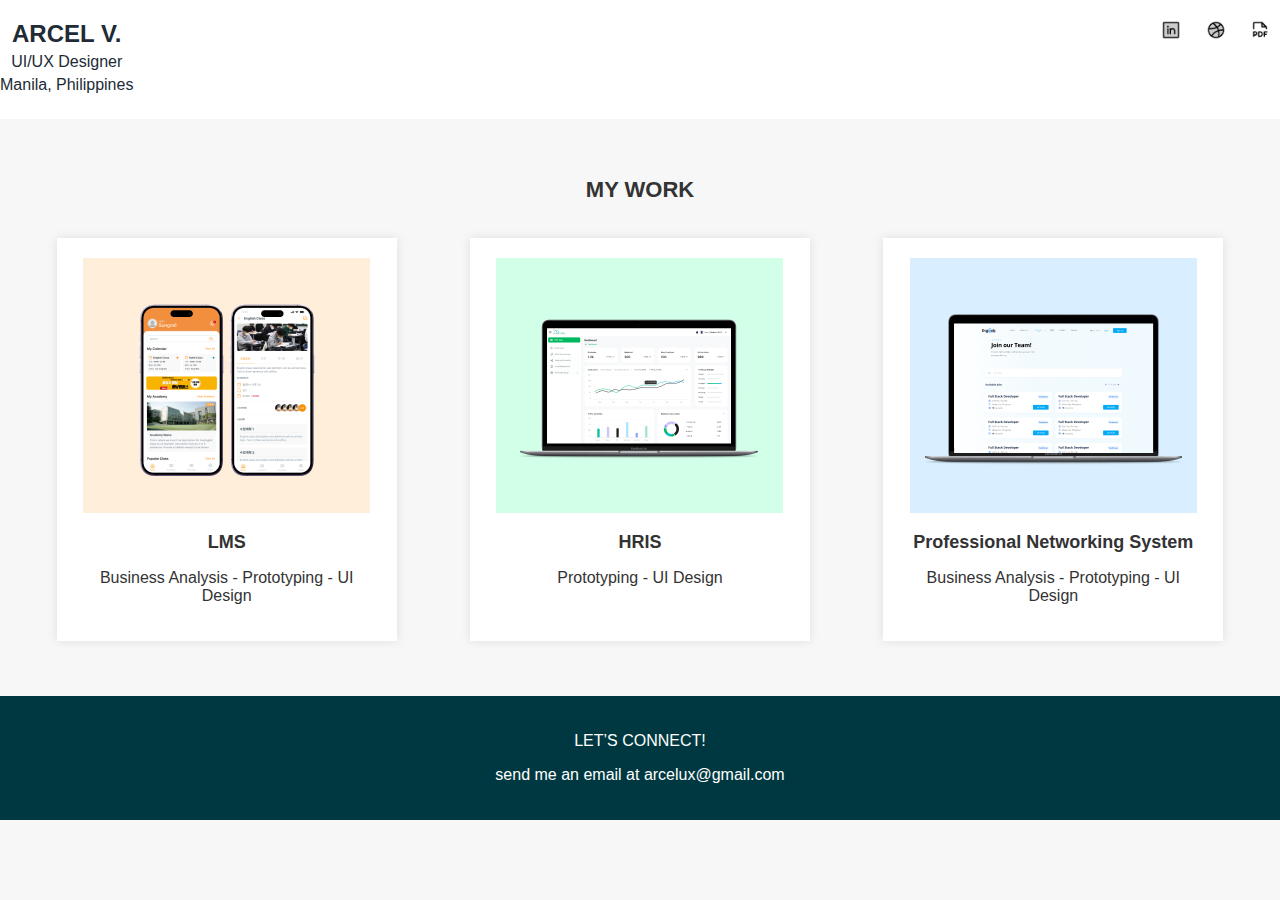
==== index.html @ 7be152eb "images" ====
<!DOCTYPE html>
<html lang="en">
<head>
    <meta charset="UTF-8">
    <meta name="viewport" content="width=device-width, initial-scale=1.0">
    <title>Arcel UX</title>
    <link rel="stylesheet" href="styles.css">
</head>
<body>
    <header>
        <div class="header-content">
            <div class="title">
                <h1>ARCEL V.</h1>
                <p>UI/UX Designer</p>
                <p>Manila, Philippines</p>
            </div>
            <div class="icons">
                <a href="#"><img src="/images/LinkedinLogo.png" alt="LinkedIn"></a>
                <a href="#"><img src="/images/DribbbleLogo.png" alt="Dribble"></a>
                <a href="#"><img src="/images/FilePdf.png" alt="CV"></a>
            </div>
        </div>
    </header>

    <section class="portfolio">
        <h2>MY WORK</h2>
        <div class="work-items">
            <div class="work-item">
                <img src="/images/lms-cover.png" alt="LMS">
                <h3>LMS</h3>
                <p>Business Analysis - Prototyping - UI Design</p>
            </div>
            <div class="work-item">
                <img src="/images/hris-cover.png" alt="HRIS">
                <h3>HRIS</h3>
                <p>Prototyping - UI Design</p>
            </div>
            <div class="work-item">
                <img src="/images/pns-cover.png" alt="Professional Networking System">
                <h3>Professional Networking System</h3>
                <p>Business Analysis - Prototyping - UI Design</p>
            </div>
        </div>
    </section>

    <footer>
        <p>LET’S CONNECT!</p>
        <p>send me an email at <a href="mailto:arcelux@gmail.com">arcelux@gmail.com</a></p>
    </footer>
</body>
</html>
---- styles.css ----
/* General styles */
body {
    font-family: 'Arial', sans-serif;
    margin: 0;
    padding: 0;
    color: #333;
    background-color: #F7F7F7;
    padding-top: 5px #003841;
}

header {
    background-color: white ;
    color: #212B36;
    text-align: center;
    padding: 20px 0;
}

.header-content{
    display: flex;
    flex-wrap: nowrap;
    justify-content: space-between;
}

.header-content h1 {
    margin: 0;
    color: #212B36;
    font-size: 24px;
}

.title{
    color: #212B36;
}
.header-content p {
    margin: 5px 0;
}

.icons img {
    width: 20px;
    margin: 0 10px;
}

/* Portfolio section */
.portfolio {
    text-align: center;
    padding: 40px 20px;
}

.portfolio h2 {
    margin-bottom: 20px;
    font-size: 22px;
    text-transform: uppercase;
    color: #333;
}

.work-items {
    display: flex;
    justify-content: space-around;
    flex-wrap: wrap;
}

.work-item {
    background: white;
    margin: 15px;
    padding: 20px;
    box-shadow: 0 0 10px rgba(0, 0, 0, 0.1);
    width: 300px;
    text-align: center;
}

.work-item img {
    max-width: 100%;
    height: auto;
}

.work-item h3 {
    margin: 15px 0;
    font-size: 18px;
}

footer {
    background-color: #003841;
    color: white;
    text-align: center;
    padding: 20px 0;
}

footer a {
    color: white;
    text-decoration: none;
}

/* Responsive design */
@media (max-width: 768px) {
    .work-items {
        flex-direction: column;
        align-items: center;
    }

    .work-item {
        width: 80%;
    }
}

@media (max-width: 480px) {
    .header-content h1 {
        font-size: 20px;
    }

    .portfolio h2 {
        font-size: 20px;
    }

    .work-item h3 {
        font-size: 16px;
    }
}
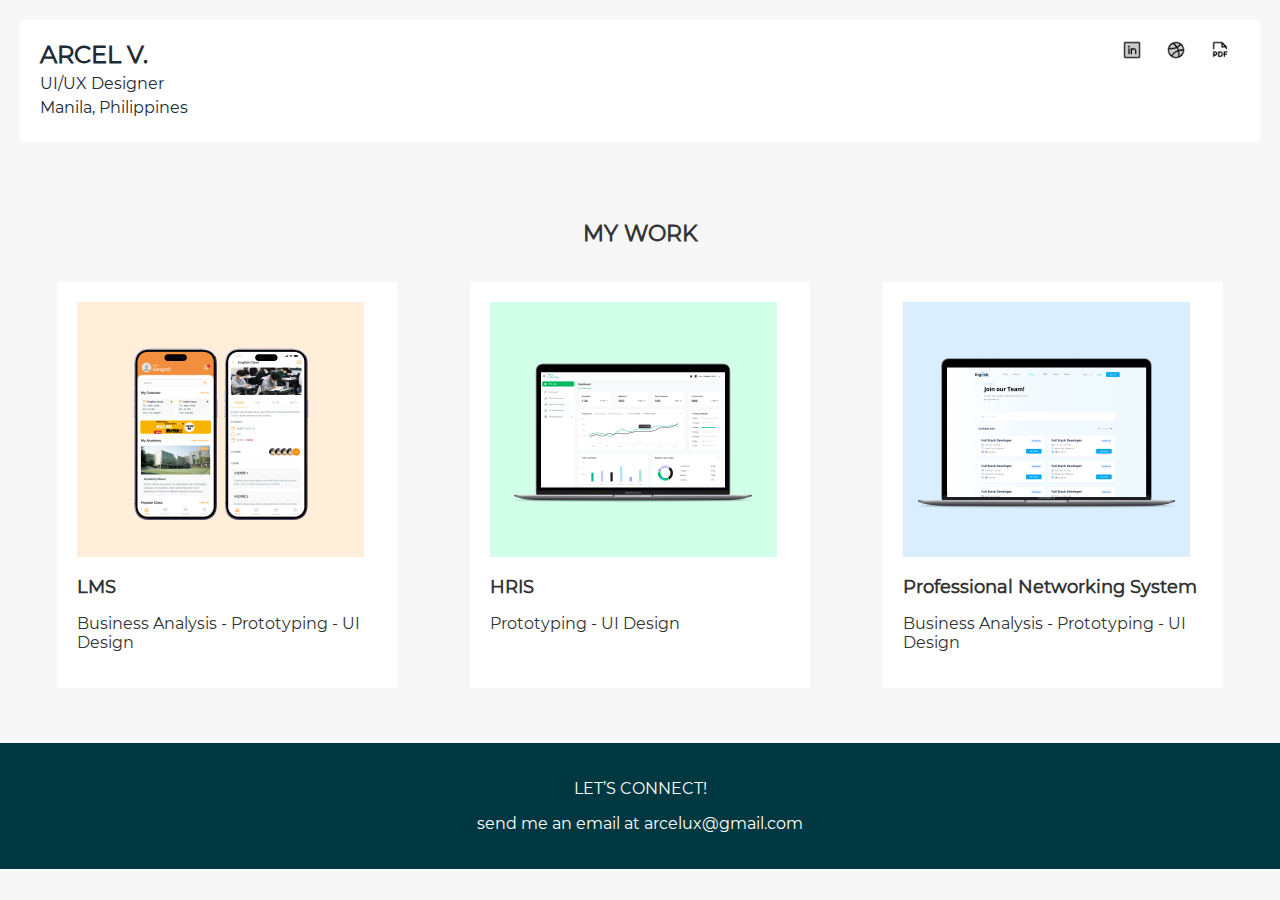
==== commit 8bceabee: "update" ====
--- a/index.html
+++ b/index.html
@@ -15,9 +15,9 @@
                 <p>Manila, Philippines</p>
             </div>
             <div class="icons">
-                <a href="#"><img src="/images/LinkedinLogo.png" alt="LinkedIn"></a>
-                <a href="#"><img src="/images/DribbbleLogo.png" alt="Dribble"></a>
-                <a href="#"><img src="/images/FilePdf.png" alt="CV"></a>
+                <a href="#"><img src="images/LinkedinLogo.png" alt="LinkedIn"></a>
+                <a href="#"><img src="images/DribbbleLogo.png" alt="Dribble"></a>
+                <a href="#"><img src="images/FilePdf.png" alt="CV"></a>
             </div>
         </div>
     </header>
@@ -26,17 +26,17 @@
         <h2>MY WORK</h2>
         <div class="work-items">
             <div class="work-item">
-                <img src="/images/lms-cover.png" alt="LMS">
+                <img src="images/lms-cover.png" alt="LMS">
                 <h3>LMS</h3>
                 <p>Business Analysis - Prototyping - UI Design</p>
             </div>
             <div class="work-item">
-                <img src="/images/hris-cover.png" alt="HRIS">
+                <img src="images/hris-cover.png" alt="HRIS">
                 <h3>HRIS</h3>
                 <p>Prototyping - UI Design</p>
             </div>
             <div class="work-item">
-                <img src="/images/pns-cover.png" alt="Professional Networking System">
+                <img src="images/pns-cover.png" alt="Professional Networking System">
                 <h3>Professional Networking System</h3>
                 <p>Business Analysis - Prototyping - UI Design</p>
             </div>
--- a/styles.css
+++ b/styles.css
@@ -1,6 +1,22 @@
+    @font-face {
+    font-family: 'Montserrat';
+    src: url('font/Montserrat-Regular.woff2') format('woff2');
+    font-weight: 300;
+    font-style: normal;
+    }
+
+    @font-face {
+        font-family: 'Montserrat';
+        src: url('font/Montserrat-Regular.woff2') format('woff2');
+        font-weight: normal;
+        font-style: normal;
+    }
+
+  
+
 /* General styles */
-body {
-    font-family: 'Arial', sans-serif;
+html,body {
+    font-family: 'Montserrat';
     margin: 0;
     padding: 0;
     color: #333;
@@ -9,7 +25,6 @@
 }
 
 header {
-    background-color: white ;
     color: #212B36;
     text-align: center;
     padding: 20px 0;
@@ -19,6 +34,10 @@
     display: flex;
     flex-wrap: nowrap;
     justify-content: space-between;
+    text-align: left;
+    padding: 20px;
+    background: white;
+    margin: 0 20px;
 }
 
 .header-content h1 {
@@ -29,6 +48,11 @@
 
 .title{
     color: #212B36;
+    align-self: center;
+}
+
+.icon{
+    align-self: center;
 }
 .header-content p {
     margin: 5px 0;
@@ -62,9 +86,9 @@
     background: white;
     margin: 15px;
     padding: 20px;
-    box-shadow: 0 0 10px rgba(0, 0, 0, 0.1);
+    /* box-shadow: 0 0 10px rgba(0, 0, 0, 0.1); */
     width: 300px;
-    text-align: center;
+    text-align: left;
 }
 
 .work-item img {
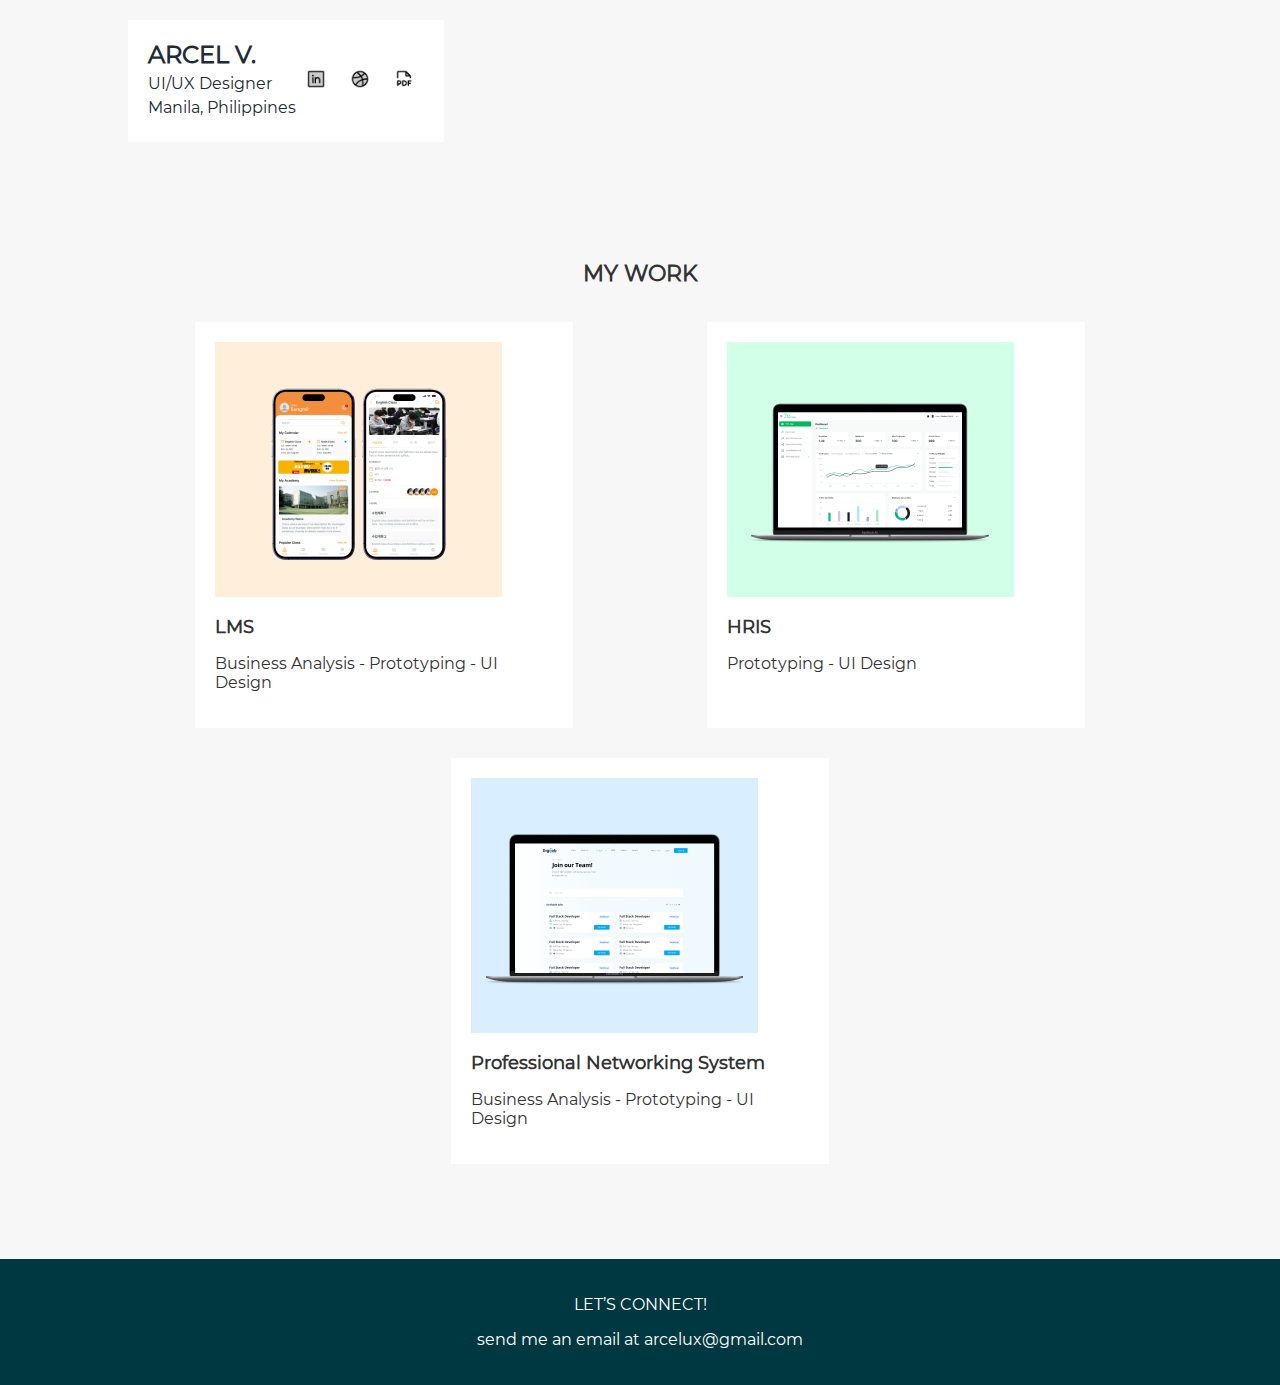
==== commit f002a414: "update" ====
--- a/index.html
+++ b/index.html
@@ -8,37 +8,41 @@
 </head>
 <body>
     <header>
-        <div class="header-content">
-            <div class="title">
-                <h1>ARCEL V.</h1>
-                <p>UI/UX Designer</p>
-                <p>Manila, Philippines</p>
-            </div>
-            <div class="icons">
-                <a href="#"><img src="images/LinkedinLogo.png" alt="LinkedIn"></a>
-                <a href="#"><img src="images/DribbbleLogo.png" alt="Dribble"></a>
-                <a href="#"><img src="images/FilePdf.png" alt="CV"></a>
+        <div class="container">
+            <div class="header-content">
+                <div class="title">
+                    <h1>ARCEL V.</h1>
+                    <p>UI/UX Designer</p>
+                    <p>Manila, Philippines</p>
+                </div>
+                <div class="icons">
+                    <a href="#"><img src="images/LinkedinLogo.png" alt="LinkedIn"></a>
+                    <a href="#"><img src="images/DribbbleLogo.png" alt="Dribble"></a>
+                    <a href="#"><img src="images/FilePdf.png" alt="CV"></a>
+                </div>
             </div>
         </div>
     </header>
 
     <section class="portfolio">
-        <h2>MY WORK</h2>
-        <div class="work-items">
-            <div class="work-item">
-                <img src="images/lms-cover.png" alt="LMS">
-                <h3>LMS</h3>
-                <p>Business Analysis - Prototyping - UI Design</p>
-            </div>
-            <div class="work-item">
-                <img src="images/hris-cover.png" alt="HRIS">
-                <h3>HRIS</h3>
-                <p>Prototyping - UI Design</p>
-            </div>
-            <div class="work-item">
-                <img src="images/pns-cover.png" alt="Professional Networking System">
-                <h3>Professional Networking System</h3>
-                <p>Business Analysis - Prototyping - UI Design</p>
+        <div class="container">
+            <h2>MY WORK</h2>
+            <div class="work-items">
+                <div class="work-item">
+                    <img src="images/lms-cover.png" alt="LMS">
+                    <h3>LMS</h3>
+                    <p>Business Analysis - Prototyping - UI Design</p>
+                </div>
+                <div class="work-item">
+                    <img src="images/hris-cover.png" alt="HRIS">
+                    <h3>HRIS</h3>
+                    <p>Prototyping - UI Design</p>
+                </div>
+                <div class="work-item">
+                    <img src="images/pns-cover.png" alt="Professional Networking System">
+                    <h3>Professional Networking System</h3>
+                    <p>Business Analysis - Prototyping - UI Design</p>
+                </div>
             </div>
         </div>
     </section>
--- a/styles.css
+++ b/styles.css
@@ -1,59 +1,72 @@
-    @font-face {
+@font-face {
     font-family: 'Montserrat';
     src: url('font/Montserrat-Regular.woff2') format('woff2');
     font-weight: 300;
     font-style: normal;
-    }
+}
 
-    @font-face {
-        font-family: 'Montserrat';
-        src: url('font/Montserrat-Regular.woff2') format('woff2');
-        font-weight: normal;
-        font-style: normal;
-    }
-
-  
+@font-face {
+    font-family: 'Montserrat';
+    src: url('font/Montserrat-Regular.woff2') format('woff2');
+    font-weight: normal;
+    font-style: normal;
+}
 
 /* General styles */
-html,body {
+html, body {
     font-family: 'Montserrat';
     margin: 0;
     padding: 0;
     color: #333;
     background-color: #F7F7F7;
-    padding-top: 5px #003841;
 }
 
+.container {
+    max-width: 1024px;
+    margin: 0 auto; /* Center the container */
+    padding: 0 20px; /* Add some horizontal padding */
+}
+
+/* Header styles */
 header {
     color: #212B36;
     text-align: center;
     padding: 20px 0;
 }
 
-.header-content{
+.header-content {
     display: flex;
     flex-wrap: nowrap;
     justify-content: space-between;
     text-align: left;
     padding: 20px;
     background: white;
-    margin: 0 20px;
+    align-items: center;
 }
 
+/* Ensure header content uses the container's max width */
+header .container {
+    display: flex;
+    flex-wrap: nowrap;
+    justify-content: space-between;
+}
+
+/* Styling for header items */
 .header-content h1 {
     margin: 0;
     color: #212B36;
     font-size: 24px;
 }
 
-.title{
+.title {
     color: #212B36;
     align-self: center;
 }
 
-.icon{
+.icon {
     align-self: center;
 }
+
 .header-content p {
     margin: 5px 0;
 }
@@ -67,6 +80,12 @@
 .portfolio {
     text-align: center;
     padding: 40px 20px;
+}
+
+/* Ensure portfolio section uses the container's max width */
+.portfolio .container {
+    text-align: center;
+    padding: 40px 0;
 }
 
 .portfolio h2 {
@@ -87,7 +106,7 @@
     margin: 15px;
     padding: 20px;
     /* box-shadow: 0 0 10px rgba(0, 0, 0, 0.1); */
-    width: 300px;
+    width: 33%;
     text-align: left;
 }
 
@@ -121,7 +140,7 @@
     }
 
     .work-item {
-        width: 80%;
+        width: 80% !important;
     }
 }
 
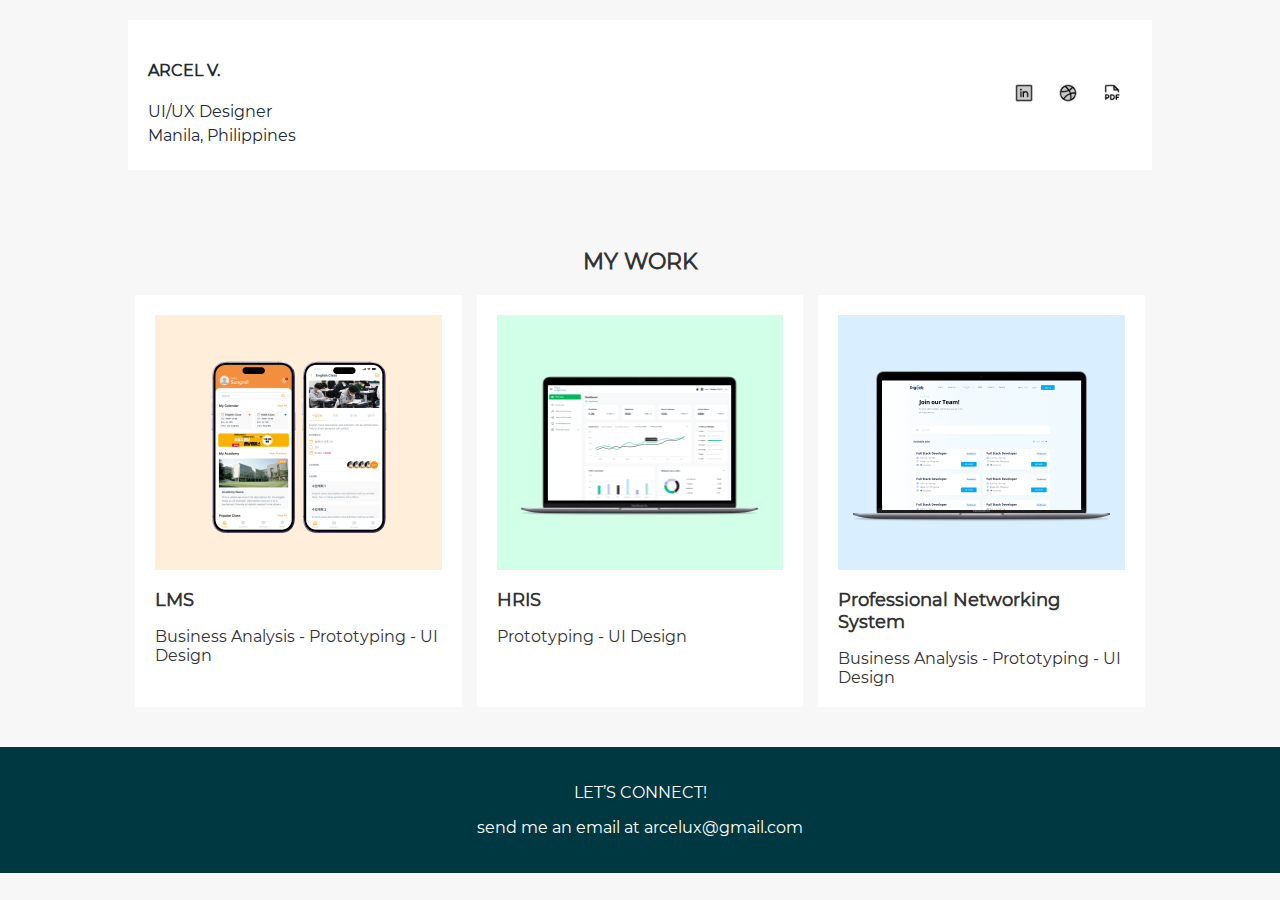
==== commit 4a7d6c23: "update" ====
--- a/index.html
+++ b/index.html
@@ -11,13 +11,13 @@
         <div class="container">
             <div class="header-content">
                 <div class="title">
-                    <h1>ARCEL V.</h1>
+                    <h4>ARCEL V.</h4>
                     <p>UI/UX Designer</p>
                     <p>Manila, Philippines</p>
                 </div>
                 <div class="icons">
-                    <a href="#"><img src="images/LinkedinLogo.png" alt="LinkedIn"></a>
-                    <a href="#"><img src="images/DribbbleLogo.png" alt="Dribble"></a>
+                    <a href="https://www.linkedin.com/in/rclvcls/"><img src="images/LinkedinLogo.png" alt="LinkedIn" target="_blank"></a>
+                    <a href="https://dribbble.com/rclvcls"><img src="images/DribbbleLogo.png" alt="Dribble" target="_blank"></a>
                     <a href="#"><img src="images/FilePdf.png" alt="CV"></a>
                 </div>
             </div>
--- a/styles.css
+++ b/styles.css
@@ -42,6 +42,7 @@
     padding: 20px;
     background: white;
     align-items: center;
+    width: 100%;
 }
 
 /* Ensure header content uses the container's max width */
@@ -85,7 +86,6 @@
 /* Ensure portfolio section uses the container's max width */
 .portfolio .container {
     text-align: center;
-    padding: 40px 0;
 }
 
 .portfolio h2 {
@@ -103,11 +103,14 @@
 
 .work-item {
     background: white;
-    margin: 15px;
     padding: 20px;
     /* box-shadow: 0 0 10px rgba(0, 0, 0, 0.1); */
-    width: 33%;
+    width: 28%;
     text-align: left;
+}
+
+.work-item p {
+    margin-block-end: 0em !important;
 }
 
 .work-item img {
